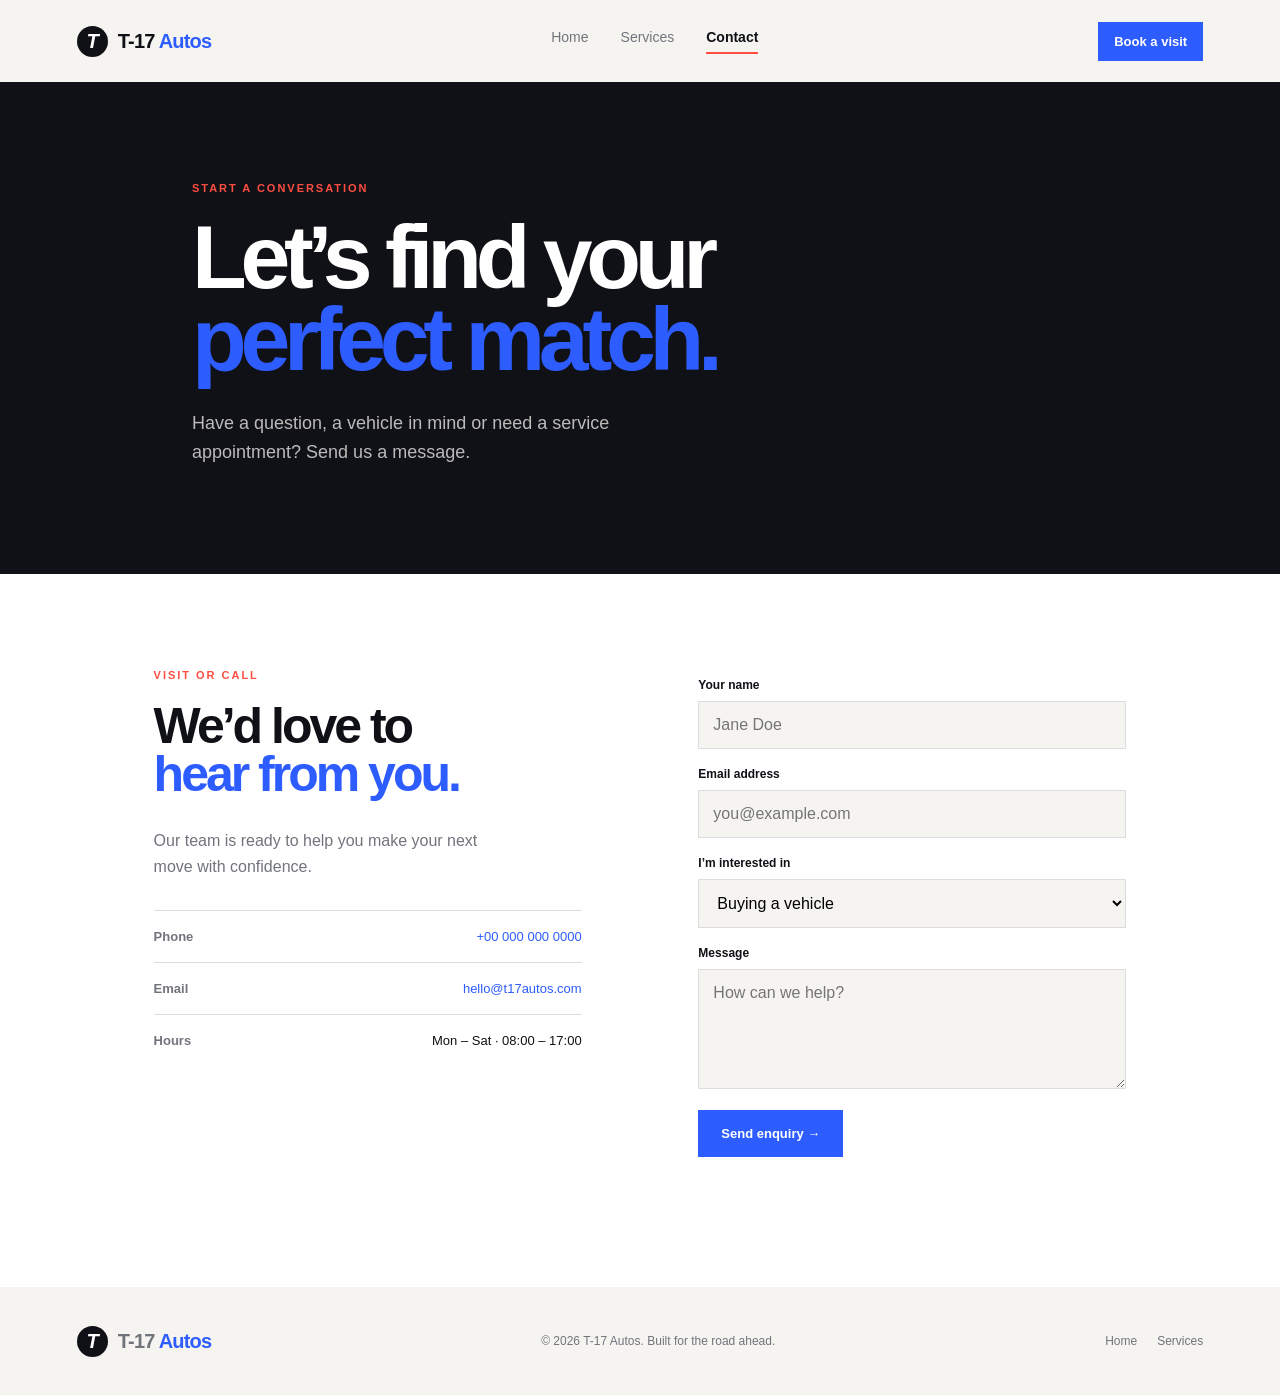
==== contact.html @ b75c5ddd "Create T-17 Autos website pages, styling, and interactions" ====
<!doctype html>
<html lang="en"><head><meta charset="UTF-8"><meta name="viewport" content="width=device-width, initial-scale=1"><title>Contact | T-17 Autos</title><link rel="stylesheet" href="css/styles.css"><script defer src="js/script.js"></script></head><body><header class="site-header"><a class="brand" href="index.html"><span class="brand-mark">T</span><span>T-17 <b>Autos</b></span></a><nav><a href="index.html">Home</a><a href="services.html">Services</a><a class="active" href="contact.html">Contact</a></nav><a class="button button-small" href="contact.html">Book a visit</a></header><main><section class="page-hero"><p class="eyebrow">Start a conversation</p><h1>Let’s find your<br><em>perfect match.</em></h1><p class="lead">Have a question, a vehicle in mind or need a service appointment? Send us a message.</p></section><section class="contact-layout"><div class="contact-details"><p class="eyebrow">Visit or call</p><h2>We’d love to<br><em>hear from you.</em></h2><p>Our team is ready to help you make your next move with confidence.</p><div class="detail"><b>Phone</b><a href="tel:+0000000000">+00 000 000 0000</a></div><div class="detail"><b>Email</b><a href="mailto:hello@t17autos.com">hello@t17autos.com</a></div><div class="detail"><b>Hours</b><span>Mon – Sat · 08:00 – 17:00</span></div></div><form id="contact-form"><label for="name">Your name</label><input id="name" name="name" required placeholder="Jane Doe"><label for="email">Email address</label><input id="email" name="email" type="email" required placeholder="you@example.com"><label for="interest">I’m interested in</label><select id="interest" name="interest"><option>Buying a vehicle</option><option>Servicing my vehicle</option><option>Vehicle sourcing</option><option>Something else</option></select><label for="message">Message</label><textarea id="message" name="message" rows="5" required placeholder="How can we help?"></textarea><button class="button" type="submit">Send enquiry →</button><p class="form-message" aria-live="polite"></p></form></section></main><footer><a class="brand" href="index.html"><span class="brand-mark">T</span><span>T-17 <b>Autos</b></span></a><p>© 2026 T-17 Autos. Built for the road ahead.</p><div><a href="index.html">Home</a><a href="services.html">Services</a></div></footer></body></html>
---- css/styles.css ----
:root{--ink:#101116;--muted:#72747c;--blue:#2d5cff;--red:#ff4d42;--cream:#f5f4f0;--white:#fff}*{box-sizing:border-box}html{scroll-behavior:smooth}body{margin:0;background:var(--cream);color:var(--ink);font-family:Arial,Helvetica,sans-serif}a{text-decoration:none;color:inherit}.site-header{height:82px;display:flex;align-items:center;justify-content:space-between;padding:0 6vw;background:var(--cream)}.brand{display:flex;gap:10px;align-items:center;font-weight:700;letter-spacing:-.04em;font-size:20px}.brand b{color:var(--blue)}.brand-mark{display:grid;place-items:center;background:var(--ink);color:#fff;width:31px;height:31px;border-radius:50%;font-style:italic}nav{display:flex;gap:32px;color:var(--muted);font-size:14px}nav a:hover,nav .active{color:var(--ink)}nav .active{font-weight:bold;border-bottom:2px solid var(--red);padding-bottom:7px}.button{display:inline-block;background:var(--blue);color:#fff;border:0;padding:16px 23px;font-weight:bold;font-size:13px;cursor:pointer;transition:.2s}.button:hover{background:var(--ink);transform:translateY(-2px)}.button-small{padding:12px 16px}.hero{min-height:590px;display:grid;grid-template-columns:1fr 1fr;align-items:center;padding:60px 9vw;background:var(--cream);overflow:hidden}.eyebrow{text-transform:uppercase;letter-spacing:.18em;font-size:11px;color:var(--red);font-weight:bold;margin:0 0 22px}.hero h1,.page-hero h1{font-size:clamp(48px,7vw,92px);line-height:.92;letter-spacing:-.07em;margin:0 0 28px}.hero h1 em,.page-hero h1 em,h2 em{color:var(--blue);font-style:normal}.lead{font-size:18px;line-height:1.6;color:var(--muted);max-width:450px}.hero-actions{display:flex;gap:28px;align-items:center;margin-top:34px}.text-link{font-size:13px;font-weight:bold}.text-link span{color:var(--red);font-size:20px;margin-left:8px}.hero-visual{height:420px;position:relative;background:var(--blue);border-radius:50% 0 50% 50%;transform:rotate(-7deg);margin-left:40px}.car{position:absolute;left:14%;right:8%;top:45%;height:100px;background:var(--ink);border-radius:70% 20% 20% 20%;transform:skew(-12deg)}.car:before{content:'';position:absolute;top:-48px;left:27%;width:43%;height:70px;background:var(--ink);border-radius:80% 20% 0 0}.window{position:absolute;top:-32px;left:34%;width:27%;height:35px;border:2px solid var(--blue);border-radius:60% 10% 0 0}.wheel{position:absolute;bottom:-25px;width:50px;height:50px;border-radius:50%;background:var(--cream);border:13px solid var(--ink)}.left{left:17%}.right{right:12%}.visual-label{position:absolute;right:9%;top:15%;font-size:12px;letter-spacing:.12em;color:#fff;transform:rotate(7deg)}.visual-label b{font-size:20px}.speed-line{position:absolute;height:4px;background:var(--red);width:80px;left:9%;transform:rotate(7deg)}.one{top:25%}.two{top:31%;width:45px}.stats{display:flex;justify-content:space-around;background:var(--ink);color:#fff;padding:34px 8%;text-align:center}.stats div{display:flex;gap:10px;align-items:center}.stats strong{font-size:30px;color:var(--red)}.stats span{font-size:12px;color:#aaa}.section{padding:100px 9%}.section-heading{display:flex;justify-content:space-between;align-items:end;margin-bottom:45px}.section-heading h2,.cta h2,.contact-details h2{font-size:50px;line-height:.95;letter-spacing:-.06em;margin:0}.section-heading>p{max-width:300px;line-height:1.6;color:var(--muted)}.filters{display:flex;gap:25px;border-bottom:1px solid #d7d6d1;margin-bottom:35px}.filter{border:0;background:transparent;padding:12px 0;color:var(--muted);cursor:pointer}.filter.active{color:var(--blue);border-bottom:2px solid var(--blue);font-weight:bold}.vehicle-grid,.service-grid{display:grid;grid-template-columns:repeat(3,1fr);gap:22px}.vehicle-image{height:220px;position:relative;overflow:hidden}.vehicle-image:after{content:'AUTO';position:absolute;font-weight:bold;font-size:75px;color:#fff2;bottom:5px;left:8px;transform:skew(-15deg)}.vehicle-image.blue{background:linear-gradient(135deg,#b4c4ff,var(--blue))}.vehicle-image.silver{background:linear-gradient(135deg,#eee,#8c929d)}.vehicle-image.red{background:linear-gradient(135deg,#ffb4ad,var(--red))}.vehicle-image span{position:absolute;top:16px;left:18px;color:#fff;font-size:11px}.vehicle-image b{position:absolute;right:25px;top:15px;color:#fff;font-size:30px}.vehicle-info{background:#fff;padding:20px}.vehicle-info p{color:var(--muted);font-size:12px;margin:0 0 8px}.vehicle-info h3{margin:0 0 20px;font-size:23px}.vehicle-info a,.service-grid a{font-size:12px;color:var(--blue);font-weight:bold}.cta{padding:95px 9%;background:var(--blue);color:#fff}.cta h2{font-size:68px;margin-bottom:35px}.cta h2 em{color:#fff}.page-hero{padding:100px 15% 90px;background:var(--ink);color:#fff}.page-hero .lead{color:#bbb}.service-grid{padding:90px 9%;background:#fff}.service-grid article{padding:30px 0;border-top:3px solid var(--blue)}.service-grid article:nth-child(2){border-color:var(--red)}.service-number{color:var(--muted);font-size:12px}.service-grid h2{font-size:28px;margin:55px 0 18px}.service-grid p{color:var(--muted);line-height:1.7;min-height:80px}.contact-layout{display:grid;grid-template-columns:1fr 1fr;gap:12%;padding:95px 12%;background:#fff}.contact-details>p:not(.eyebrow){color:var(--muted);line-height:1.6;max-width:350px;margin:30px 0}.detail{border-top:1px solid #ddd;padding:18px 0;display:flex;justify-content:space-between;font-size:13px}.detail b{color:var(--muted)}.detail a{color:var(--blue)}form{display:flex;flex-direction:column;gap:9px}label{font-size:12px;font-weight:bold;margin-top:9px}input,select,textarea{border:1px solid #ddd;padding:14px;font:inherit;background:var(--cream)}textarea{resize:vertical}form .button{align-self:start;margin-top:12px}.form-message{color:var(--blue);font-size:13px}footer{display:flex;align-items:center;justify-content:space-between;padding:35px 6vw;font-size:12px;color:var(--muted)}footer div{display:flex;gap:20px}footer a:hover{color:var(--blue)}@media(max-width:700px){.site-header{padding:0 5vw;height:auto;min-height:75px;flex-wrap:wrap;gap:15px}nav{order:3;width:100%;justify-content:space-between;padding-bottom:14px}.site-header .button{display:none}.hero{display:block;padding:70px 7vw}.hero-visual{margin:60px 0 0;height:300px}.stats{padding:25px 4%;gap:12px}.stats div{display:block}.stats strong{display:block}.section,.contact-layout{padding:65px 7%}.section-heading{display:block}.section-heading>p{margin-top:25px}.vehicle-grid,.service-grid,.contact-layout{grid-template-columns:1fr}.cta{padding:65px 7%}.cta h2{font-size:52px}.page-hero{padding:75px 7%}footer{display:block;padding:30px 7%}footer p{margin:25px 0}}
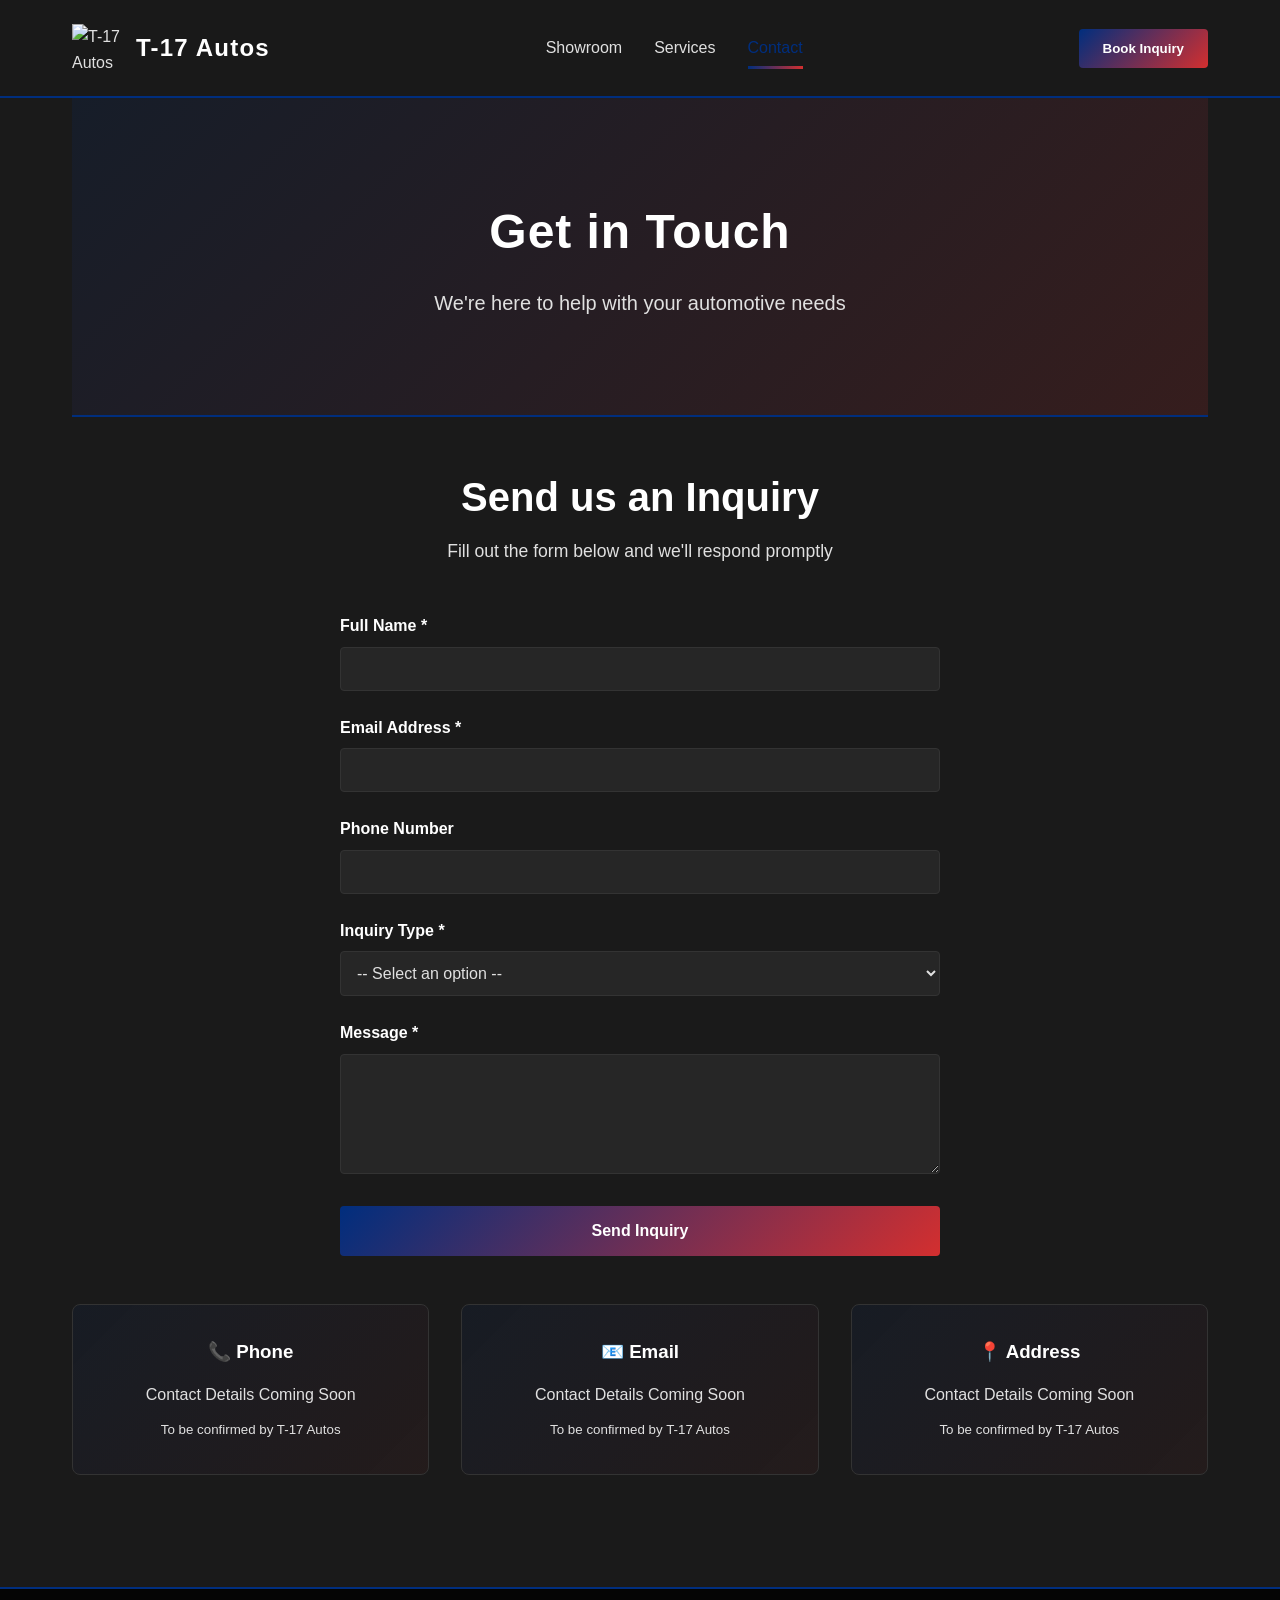
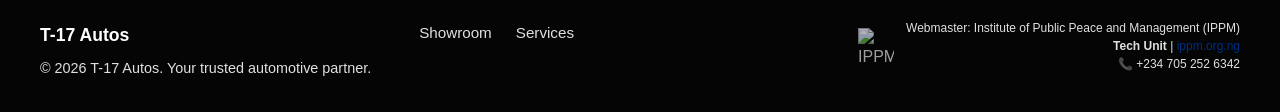
==== commit d9f3da71: "Professional T-17 Autos website with brand identity, filtering system, and IPPM footer" ====
--- a/contact.html
+++ b/contact.html
@@ -1,2 +1,235 @@
-<!doctype html>
-<html lang="en"><head><meta charset="UTF-8"><meta name="viewport" content="width=device-width, initial-scale=1"><title>Contact | T-17 Autos</title><link rel="stylesheet" href="css/styles.css"><script defer src="js/script.js"></script></head><body><header class="site-header"><a class="brand" href="index.html"><span class="brand-mark">T</span><span>T-17 <b>Autos</b></span></a><nav><a href="index.html">Home</a><a href="services.html">Services</a><a class="active" href="contact.html">Contact</a></nav><a class="button button-small" href="contact.html">Book a visit</a></header><main><section class="page-hero"><p class="eyebrow">Start a conversation</p><h1>Let’s find your<br><em>perfect match.</em></h1><p class="lead">Have a question, a vehicle in mind or need a service appointment? Send us a message.</p></section><section class="contact-layout"><div class="contact-details"><p class="eyebrow">Visit or call</p><h2>We’d love to<br><em>hear from you.</em></h2><p>Our team is ready to help you make your next move with confidence.</p><div class="detail"><b>Phone</b><a href="tel:+0000000000">+00 000 000 0000</a></div><div class="detail"><b>Email</b><a href="mailto:hello@t17autos.com">hello@t17autos.com</a></div><div class="detail"><b>Hours</b><span>Mon – Sat · 08:00 – 17:00</span></div></div><form id="contact-form"><label for="name">Your name</label><input id="name" name="name" required placeholder="Jane Doe"><label for="email">Email address</label><input id="email" name="email" type="email" required placeholder="you@example.com"><label for="interest">I’m interested in</label><select id="interest" name="interest"><option>Buying a vehicle</option><option>Servicing my vehicle</option><option>Vehicle sourcing</option><option>Something else</option></select><label for="message">Message</label><textarea id="message" name="message" rows="5" required placeholder="How can we help?"></textarea><button class="button" type="submit">Send enquiry →</button><p class="form-message" aria-live="polite"></p></form></section></main><footer><a class="brand" href="index.html"><span class="brand-mark">T</span><span>T-17 <b>Autos</b></span></a><p>© 2026 T-17 Autos. Built for the road ahead.</p><div><a href="index.html">Home</a><a href="services.html">Services</a></div></footer></body></html>
+<!DOCTYPE html>
+<html lang="en">
+<head>
+  <meta charset="UTF-8">
+  <meta name="viewport" content="width=device-width, initial-scale=1.0">
+  <meta name="description" content="Contact T-17 Autos - Get in touch for inquiries and bookings.">
+  <title>Contact Us | T-17 Autos</title>
+  <link rel="icon" type="image/png" href="images/logo/t17-logo.png">
+  <link rel="stylesheet" href="css/styles.css">
+  <style>
+    .form-section {
+      padding: 3rem 0;
+    }
+
+    .form-container {
+      max-width: 600px;
+      margin: 0 auto;
+    }
+
+    .form-group {
+      margin-bottom: 1.5rem;
+    }
+
+    .form-group label {
+      display: block;
+      color: var(--primary-color);
+      font-weight: 600;
+      margin-bottom: 0.5rem;
+    }
+
+    .form-group input,
+    .form-group textarea,
+    .form-group select {
+      width: 100%;
+      padding: 0.75rem;
+      background-color: rgba(255, 255, 255, 0.05);
+      border: 1px solid var(--border-color);
+      color: var(--text-light);
+      border-radius: 4px;
+      font-family: inherit;
+      font-size: 1rem;
+      transition: all 0.3s ease;
+    }
+
+    .form-group input:focus,
+    .form-group textarea:focus,
+    .form-group select:focus {
+      outline: none;
+      border-color: var(--accent-color);
+      box-shadow: 0 0 0 3px rgba(0, 46, 126, 0.1);
+      background-color: rgba(255, 255, 255, 0.1);
+    }
+
+    .form-group textarea {
+      resize: vertical;
+      min-height: 120px;
+    }
+
+    .submit-btn {
+      width: 100%;
+      background: linear-gradient(135deg, var(--accent-color), var(--danger-color));
+      color: var(--primary-color);
+      border: none;
+      padding: 1rem;
+      border-radius: 4px;
+      font-weight: 700;
+      font-size: 1rem;
+      cursor: pointer;
+      transition: all 0.3s ease;
+    }
+
+    .submit-btn:hover {
+      transform: translateY(-2px);
+      box-shadow: 0 8px 16px rgba(0, 46, 126, 0.3);
+    }
+
+    .contact-info-grid {
+      display: grid;
+      grid-template-columns: repeat(auto-fit, minmax(250px, 1fr));
+      gap: 2rem;
+      margin-top: 3rem;
+    }
+
+    .contact-info-card {
+      background: linear-gradient(135deg, rgba(0, 46, 126, 0.1), rgba(211, 47, 47, 0.05));
+      border: 1px solid var(--border-color);
+      padding: 2rem;
+      border-radius: 8px;
+      text-align: center;
+    }
+
+    .contact-info-card h3 {
+      color: var(--primary-color);
+      margin-bottom: 1rem;
+    }
+
+    .contact-info-card p {
+      color: var(--text-light);
+      margin-bottom: 0.5rem;
+    }
+
+    .contact-info-card a {
+      color: var(--accent-color);
+      text-decoration: none;
+    }
+  </style>
+</head>
+<body>
+  <!-- Navigation Header -->
+  <header class="site-header">
+    <div class="header-container">
+      <div class="logo-section">
+        <img src="images/logo/t17-logo.png" alt="T-17 Autos Logo" class="brand-logo">
+        <h1 class="brand-name">T-17 Autos</h1>
+      </div>
+      <nav class="main-nav">
+        <a href="index.html#showroom" class="nav-link">Showroom</a>
+        <a href="services.html" class="nav-link">Services</a>
+        <a href="contact.html" class="nav-link active">Contact</a>
+      </nav>
+      <button class="cta-button" onclick="document.location.href='contact.html#inquiry';">Book Inquiry</button>
+    </div>
+  </header>
+
+  <!-- Main Content -->
+  <main>
+    <!-- Hero Section -->
+    <section class="hero">
+      <div class="hero-content">
+        <h2 class="hero-title">Get in Touch</h2>
+        <p class="hero-subtitle">We're here to help with your automotive needs</p>
+      </div>
+    </section>
+
+    <!-- Contact Form Section -->
+    <section class="form-section">
+      <div class="section-container">
+        <h2 class="section-title">Send us an Inquiry</h2>
+        <p class="section-subtitle">Fill out the form below and we'll respond promptly</p>
+        
+        <div class="form-container">
+          <form id="inquiry-form">
+            <div class="form-group">
+              <label for="name">Full Name *</label>
+              <input type="text" id="name" name="name" required>
+            </div>
+
+            <div class="form-group">
+              <label for="email">Email Address *</label>
+              <input type="email" id="email" name="email" required>
+            </div>
+
+            <div class="form-group">
+              <label for="phone">Phone Number</label>
+              <input type="tel" id="phone" name="phone">
+            </div>
+
+            <div class="form-group">
+              <label for="inquiry-type">Inquiry Type *</label>
+              <select id="inquiry-type" name="inquiry-type" required>
+                <option value="">-- Select an option --</option>
+                <option value="vehicle-inquiry">Vehicle Inquiry</option>
+                <option value="service-booking">Service Booking</option>
+                <option value="general">General Inquiry</option>
+              </select>
+            </div>
+
+            <div class="form-group">
+              <label for="message">Message *</label>
+              <textarea id="message" name="message" required></textarea>
+            </div>
+
+            <button type="submit" class="submit-btn">Send Inquiry</button>
+          </form>
+        </div>
+
+        <!-- Contact Information -->
+        <div class="contact-info-grid">
+          <div class="contact-info-card">
+            <h3>📞 Phone</h3>
+            <p>Contact Details Coming Soon</p>
+            <small>To be confirmed by T-17 Autos</small>
+          </div>
+          <div class="contact-info-card">
+            <h3>📧 Email</h3>
+            <p>Contact Details Coming Soon</p>
+            <small>To be confirmed by T-17 Autos</small>
+          </div>
+          <div class="contact-info-card">
+            <h3>📍 Address</h3>
+            <p>Contact Details Coming Soon</p>
+            <small>To be confirmed by T-17 Autos</small>
+          </div>
+        </div>
+      </div>
+    </section>
+  </main>
+
+  <!-- Footer -->
+  <footer class="site-footer">
+    <div class="footer-container">
+      <div class="footer-content">
+        <div class="t17-info">
+          <h3>T-17 Autos</h3>
+          <p>© 2026 T-17 Autos. Your trusted automotive partner.</p>
+        </div>
+        <div class="footer-links">
+          <a href="index.html">Showroom</a>
+          <a href="services.html">Services</a>
+        </div>
+      </div>
+      <div class="footer-webmaster">
+        <div class="webmaster-logo">
+          <img src="images/logo/ippm-crest.png" alt="IPPM Logo" class="ippm-logo">
+        </div>
+        <div class="webmaster-text">
+          <small>Webmaster: Institute of Public Peace and Management (IPPM)</small>
+          <small><strong>Tech Unit</strong> | <a href="https://ippm.org.ng" target="_blank">ippm.org.ng</a></small>
+          <small>📞 +234 705 252 6342</small>
+        </div>
+      </div>
+    </div>
+  </footer>
+
+  <script>
+    // Simple form handling
+    document.getElementById('inquiry-form').addEventListener('submit', function(e) {
+      e.preventDefault();
+      alert('Thank you for your inquiry! We will get back to you soon.');
+      this.reset();
+    });
+  </script>
+  <script src="js/script.js"></script>
+</body>
+</html>
--- a/css/styles.css
+++ b/css/styles.css
@@ -1 +1,450 @@
-:root{--ink:#101116;--muted:#72747c;--blue:#2d5cff;--red:#ff4d42;--cream:#f5f4f0;--white:#fff}*{box-sizing:border-box}html{scroll-behavior:smooth}body{margin:0;background:var(--cream);color:var(--ink);font-family:Arial,Helvetica,sans-serif}a{text-decoration:none;color:inherit}.site-header{height:82px;display:flex;align-items:center;justify-content:space-between;padding:0 6vw;background:var(--cream)}.brand{display:flex;gap:10px;align-items:center;font-weight:700;letter-spacing:-.04em;font-size:20px}.brand b{color:var(--blue)}.brand-mark{display:grid;place-items:center;background:var(--ink);color:#fff;width:31px;height:31px;border-radius:50%;font-style:italic}nav{display:flex;gap:32px;color:var(--muted);font-size:14px}nav a:hover,nav .active{color:var(--ink)}nav .active{font-weight:bold;border-bottom:2px solid var(--red);padding-bottom:7px}.button{display:inline-block;background:var(--blue);color:#fff;border:0;padding:16px 23px;font-weight:bold;font-size:13px;cursor:pointer;transition:.2s}.button:hover{background:var(--ink);transform:translateY(-2px)}.button-small{padding:12px 16px}.hero{min-height:590px;display:grid;grid-template-columns:1fr 1fr;align-items:center;padding:60px 9vw;background:var(--cream);overflow:hidden}.eyebrow{text-transform:uppercase;letter-spacing:.18em;font-size:11px;color:var(--red);font-weight:bold;margin:0 0 22px}.hero h1,.page-hero h1{font-size:clamp(48px,7vw,92px);line-height:.92;letter-spacing:-.07em;margin:0 0 28px}.hero h1 em,.page-hero h1 em,h2 em{color:var(--blue);font-style:normal}.lead{font-size:18px;line-height:1.6;color:var(--muted);max-width:450px}.hero-actions{display:flex;gap:28px;align-items:center;margin-top:34px}.text-link{font-size:13px;font-weight:bold}.text-link span{color:var(--red);font-size:20px;margin-left:8px}.hero-visual{height:420px;position:relative;background:var(--blue);border-radius:50% 0 50% 50%;transform:rotate(-7deg);margin-left:40px}.car{position:absolute;left:14%;right:8%;top:45%;height:100px;background:var(--ink);border-radius:70% 20% 20% 20%;transform:skew(-12deg)}.car:before{content:'';position:absolute;top:-48px;left:27%;width:43%;height:70px;background:var(--ink);border-radius:80% 20% 0 0}.window{position:absolute;top:-32px;left:34%;width:27%;height:35px;border:2px solid var(--blue);border-radius:60% 10% 0 0}.wheel{position:absolute;bottom:-25px;width:50px;height:50px;border-radius:50%;background:var(--cream);border:13px solid var(--ink)}.left{left:17%}.right{right:12%}.visual-label{position:absolute;right:9%;top:15%;font-size:12px;letter-spacing:.12em;color:#fff;transform:rotate(7deg)}.visual-label b{font-size:20px}.speed-line{position:absolute;height:4px;background:var(--red);width:80px;left:9%;transform:rotate(7deg)}.one{top:25%}.two{top:31%;width:45px}.stats{display:flex;justify-content:space-around;background:var(--ink);color:#fff;padding:34px 8%;text-align:center}.stats div{display:flex;gap:10px;align-items:center}.stats strong{font-size:30px;color:var(--red)}.stats span{font-size:12px;color:#aaa}.section{padding:100px 9%}.section-heading{display:flex;justify-content:space-between;align-items:end;margin-bottom:45px}.section-heading h2,.cta h2,.contact-details h2{font-size:50px;line-height:.95;letter-spacing:-.06em;margin:0}.section-heading>p{max-width:300px;line-height:1.6;color:var(--muted)}.filters{display:flex;gap:25px;border-bottom:1px solid #d7d6d1;margin-bottom:35px}.filter{border:0;background:transparent;padding:12px 0;color:var(--muted);cursor:pointer}.filter.active{color:var(--blue);border-bottom:2px solid var(--blue);font-weight:bold}.vehicle-grid,.service-grid{display:grid;grid-template-columns:repeat(3,1fr);gap:22px}.vehicle-image{height:220px;position:relative;overflow:hidden}.vehicle-image:after{content:'AUTO';position:absolute;font-weight:bold;font-size:75px;color:#fff2;bottom:5px;left:8px;transform:skew(-15deg)}.vehicle-image.blue{background:linear-gradient(135deg,#b4c4ff,var(--blue))}.vehicle-image.silver{background:linear-gradient(135deg,#eee,#8c929d)}.vehicle-image.red{background:linear-gradient(135deg,#ffb4ad,var(--red))}.vehicle-image span{position:absolute;top:16px;left:18px;color:#fff;font-size:11px}.vehicle-image b{position:absolute;right:25px;top:15px;color:#fff;font-size:30px}.vehicle-info{background:#fff;padding:20px}.vehicle-info p{color:var(--muted);font-size:12px;margin:0 0 8px}.vehicle-info h3{margin:0 0 20px;font-size:23px}.vehicle-info a,.service-grid a{font-size:12px;color:var(--blue);font-weight:bold}.cta{padding:95px 9%;background:var(--blue);color:#fff}.cta h2{font-size:68px;margin-bottom:35px}.cta h2 em{color:#fff}.page-hero{padding:100px 15% 90px;background:var(--ink);color:#fff}.page-hero .lead{color:#bbb}.service-grid{padding:90px 9%;background:#fff}.service-grid article{padding:30px 0;border-top:3px solid var(--blue)}.service-grid article:nth-child(2){border-color:var(--red)}.service-number{color:var(--muted);font-size:12px}.service-grid h2{font-size:28px;margin:55px 0 18px}.service-grid p{color:var(--muted);line-height:1.7;min-height:80px}.contact-layout{display:grid;grid-template-columns:1fr 1fr;gap:12%;padding:95px 12%;background:#fff}.contact-details>p:not(.eyebrow){color:var(--muted);line-height:1.6;max-width:350px;margin:30px 0}.detail{border-top:1px solid #ddd;padding:18px 0;display:flex;justify-content:space-between;font-size:13px}.detail b{color:var(--muted)}.detail a{color:var(--blue)}form{display:flex;flex-direction:column;gap:9px}label{font-size:12px;font-weight:bold;margin-top:9px}input,select,textarea{border:1px solid #ddd;padding:14px;font:inherit;background:var(--cream)}textarea{resize:vertical}form .button{align-self:start;margin-top:12px}.form-message{color:var(--blue);font-size:13px}footer{display:flex;align-items:center;justify-content:space-between;padding:35px 6vw;font-size:12px;color:var(--muted)}footer div{display:flex;gap:20px}footer a:hover{color:var(--blue)}@media(max-width:700px){.site-header{padding:0 5vw;height:auto;min-height:75px;flex-wrap:wrap;gap:15px}nav{order:3;width:100%;justify-content:space-between;padding-bottom:14px}.site-header .button{display:none}.hero{display:block;padding:70px 7vw}.hero-visual{margin:60px 0 0;height:300px}.stats{padding:25px 4%;gap:12px}.stats div{display:block}.stats strong{display:block}.section,.contact-layout{padding:65px 7%}.section-heading{display:block}.section-heading>p{margin-top:25px}.vehicle-grid,.service-grid,.contact-layout{grid-template-columns:1fr}.cta{padding:65px 7%}.cta h2{font-size:52px}.page-hero{padding:75px 7%}footer{display:block;padding:30px 7%}footer p{margin:25px 0}}
+/* T-17 Autos Professional Styling */
+
+/* Brand Colors */
+:root {
+  --primary-color: #FFFFFF;        /* White */
+  --accent-color: #002E7E;         /* Blue */
+  --danger-color: #D32F2F;         /* Red */
+  --bg-color: #1A1A1A;             /* Velvet Black */
+  --text-light: #E0E0E0;           /* Light text */
+  --text-dark: #121212;            /* Dark text */
+  --border-color: #333333;         /* Border color */
+  --spacing-unit: 1rem;
+}
+
+/* Reset & Base Styles */
+* {
+  margin: 0;
+  padding: 0;
+  box-sizing: border-box;
+}
+
+html {
+  scroll-behavior: smooth;
+}
+
+body {
+  font-family: -apple-system, BlinkMacSystemFont, 'Segoe UI', Roboto, 'Helvetica Neue', Arial, sans-serif;
+  background-color: var(--bg-color);
+  color: var(--text-light);
+  line-height: 1.6;
+}
+
+/* Header Navigation */
+.site-header {
+  background-color: rgba(26, 26, 26, 0.95);
+  border-bottom: 2px solid var(--accent-color);
+  position: sticky;
+  top: 0;
+  z-index: 1000;
+  backdrop-filter: blur(10px);
+}
+
+.header-container {
+  max-width: 1200px;
+  margin: 0 auto;
+  padding: 1.5rem 2rem;
+  display: flex;
+  justify-content: space-between;
+  align-items: center;
+  flex-wrap: wrap;
+  gap: 2rem;
+}
+
+.logo-section {
+  display: flex;
+  align-items: center;
+  gap: 1rem;
+}
+
+.brand-logo {
+  width: 48px;
+  height: 48px;
+  object-fit: contain;
+}
+
+.brand-name {
+  font-size: 1.5rem;
+  font-weight: 700;
+  color: var(--primary-color);
+  letter-spacing: 0.05em;
+}
+
+.main-nav {
+  display: flex;
+  gap: 2rem;
+}
+
+.nav-link {
+  color: var(--text-light);
+  text-decoration: none;
+  font-weight: 500;
+  transition: all 0.3s ease;
+  position: relative;
+}
+
+.nav-link:hover,
+.nav-link.active {
+  color: var(--accent-color);
+}
+
+.nav-link.active::after {
+  content: '';
+  position: absolute;
+  bottom: -8px;
+  left: 0;
+  right: 0;
+  height: 3px;
+  background: linear-gradient(90deg, var(--accent-color), var(--danger-color));
+}
+
+.cta-button {
+  background: linear-gradient(135deg, var(--accent-color), var(--danger-color));
+  color: var(--primary-color);
+  border: none;
+  padding: 0.75rem 1.5rem;
+  border-radius: 4px;
+  font-weight: 600;
+  cursor: pointer;
+  transition: all 0.3s ease;
+  white-space: nowrap;
+}
+
+.cta-button:hover {
+  transform: translateY(-2px);
+  box-shadow: 0 8px 16px rgba(0, 46, 126, 0.3);
+}
+
+/* Hero Section */
+.hero {
+  background: linear-gradient(135deg, rgba(0, 46, 126, 0.15), rgba(211, 47, 47, 0.15));
+  border-bottom: 2px solid var(--accent-color);
+  padding: 6rem 2rem;
+  text-align: center;
+}
+
+.hero-content {
+  max-width: 1200px;
+  margin: 0 auto;
+}
+
+.hero-title {
+  font-size: 3rem;
+  font-weight: 700;
+  color: var(--primary-color);
+  margin-bottom: 1rem;
+  letter-spacing: 0.02em;
+}
+
+.hero-subtitle {
+  font-size: 1.25rem;
+  color: var(--text-light);
+  max-width: 600px;
+  margin: 0 auto;
+}
+
+/* Main Container */
+main {
+  max-width: 1200px;
+  margin: 0 auto;
+  padding: 0 2rem;
+}
+
+/* Section Styles */
+.showroom {
+  padding: 4rem 0;
+}
+
+.section-container {
+  width: 100%;
+}
+
+.section-title {
+  font-size: 2.5rem;
+  font-weight: 700;
+  color: var(--primary-color);
+  margin-bottom: 0.5rem;
+  text-align: center;
+}
+
+.section-subtitle {
+  font-size: 1.1rem;
+  color: var(--text-light);
+  text-align: center;
+  margin-bottom: 3rem;
+}
+
+/* Filter Controls */
+.filter-controls {
+  display: flex;
+  justify-content: center;
+  gap: 1rem;
+  margin-bottom: 3rem;
+  flex-wrap: wrap;
+}
+
+.filter-btn {
+  background-color: transparent;
+  color: var(--text-light);
+  border: 2px solid var(--border-color);
+  padding: 0.75rem 1.5rem;
+  border-radius: 4px;
+  cursor: pointer;
+  font-weight: 600;
+  transition: all 0.3s ease;
+}
+
+.filter-btn:hover {
+  border-color: var(--accent-color);
+  color: var(--accent-color);
+}
+
+.filter-btn.active {
+  background: linear-gradient(135deg, var(--accent-color), var(--danger-color));
+  border-color: transparent;
+  color: var(--primary-color);
+}
+
+/* Vehicle Grid */
+.vehicle-grid {
+  display: grid;
+  grid-template-columns: repeat(auto-fill, minmax(300px, 1fr));
+  gap: 2rem;
+  margin-bottom: 2rem;
+}
+
+.vehicle-card {
+  background: linear-gradient(135deg, rgba(0, 46, 126, 0.1), rgba(211, 47, 47, 0.05));
+  border: 1px solid var(--border-color);
+  border-radius: 8px;
+  overflow: hidden;
+  transition: all 0.3s ease;
+  display: flex;
+  flex-direction: column;
+}
+
+.vehicle-card:hover {
+  transform: translateY(-8px);
+  border-color: var(--accent-color);
+  box-shadow: 0 12px 32px rgba(0, 46, 126, 0.2);
+}
+
+.vehicle-image {
+  background: linear-gradient(135deg, var(--accent-color), rgba(211, 47, 47, 0.5));
+  color: var(--primary-color);
+  padding: 3rem;
+  text-align: center;
+  font-size: 3rem;
+  font-weight: 700;
+  min-height: 200px;
+  display: flex;
+  align-items: center;
+  justify-content: center;
+}
+
+.vehicle-card h3 {
+  font-size: 1.3rem;
+  margin: 1.5rem 1.5rem 0.5rem;
+  color: var(--primary-color);
+}
+
+.vehicle-brand {
+  font-size: 0.9rem;
+  color: var(--accent-color);
+  font-weight: 600;
+  margin: 0.5rem 1.5rem;
+}
+
+.vehicle-price {
+  font-size: 1.5rem;
+  font-weight: 700;
+  color: var(--danger-color);
+  margin: 0.5rem 1.5rem;
+}
+
+.vehicle-desc {
+  color: var(--text-light);
+  margin: 0 1.5rem 1.5rem;
+  flex-grow: 1;
+  font-size: 0.95rem;
+}
+
+.vehicle-btn {
+  background: linear-gradient(90deg, var(--accent-color), var(--danger-color));
+  color: var(--primary-color);
+  border: none;
+  padding: 0.75rem 1.5rem;
+  margin: 0 1.5rem 1.5rem;
+  border-radius: 4px;
+  font-weight: 600;
+  cursor: pointer;
+  transition: all 0.3s ease;
+}
+
+.vehicle-btn:hover {
+  transform: scale(1.05);
+  box-shadow: 0 6px 12px rgba(211, 47, 47, 0.3);
+}
+
+.vehicle-card.hidden {
+  display: none;
+}
+
+/* Footer */
+.site-footer {
+  background-color: rgba(0, 0, 0, 0.8);
+  border-top: 2px solid var(--accent-color);
+  margin-top: 4rem;
+  padding: 2rem;
+}
+
+.footer-container {
+  max-width: 1200px;
+  margin: 0 auto;
+  display: flex;
+  justify-content: space-between;
+  align-items: flex-start;
+  gap: 2rem;
+  flex-wrap: wrap;
+}
+
+.footer-content {
+  display: flex;
+  gap: 3rem;
+  flex-wrap: wrap;
+}
+
+.t17-info h3 {
+  color: var(--primary-color);
+  margin-bottom: 0.5rem;
+  font-size: 1.1rem;
+}
+
+.t17-info p {
+  font-size: 0.9rem;
+  color: var(--text-light);
+}
+
+.footer-links {
+  display: flex;
+  gap: 1.5rem;
+}
+
+.footer-links a {
+  color: var(--text-light);
+  text-decoration: none;
+  font-size: 0.95rem;
+  transition: color 0.3s ease;
+}
+
+.footer-links a:hover {
+  color: var(--accent-color);
+}
+
+/* Webmaster Section (Minimal Footer) */
+.footer-webmaster {
+  display: flex;
+  align-items: center;
+  gap: 0.75rem;
+  text-align: right;
+}
+
+.webmaster-logo {
+  display: flex;
+}
+
+.ippm-logo {
+  width: 36px;
+  height: 36px;
+  object-fit: contain;
+  opacity: 0.7;
+  transition: opacity 0.3s ease;
+}
+
+.ippm-logo:hover {
+  opacity: 1;
+}
+
+.webmaster-text {
+  display: flex;
+  flex-direction: column;
+  gap: 0.25rem;
+}
+
+.webmaster-text small {
+  font-size: 0.75rem;
+  color: var(--text-light);
+  line-height: 1.2;
+}
+
+.webmaster-text a {
+  color: var(--accent-color);
+  text-decoration: none;
+  transition: color 0.3s ease;
+}
+
+.webmaster-text a:hover {
+  color: var(--danger-color);
+}
+
+/* Responsive Design */
+@media (max-width: 768px) {
+  .header-container {
+    gap: 1rem;
+    padding: 1rem 1.5rem;
+  }
+
+  .main-nav {
+    gap: 1rem;
+    font-size: 0.9rem;
+  }
+
+  .hero-title {
+    font-size: 2rem;
+  }
+
+  .vehicle-grid {
+    grid-template-columns: 1fr;
+  }
+
+  .filter-controls {
+    gap: 0.5rem;
+  }
+
+  .filter-btn {
+    padding: 0.6rem 1rem;
+    font-size: 0.9rem;
+  }
+
+  .footer-container {
+    flex-direction: column;
+    text-align: center;
+  }
+
+  .footer-webmaster {
+    justify-content: center;
+  }
+}
+
+@media (max-width: 480px) {
+  .brand-name {
+    font-size: 1.2rem;
+  }
+
+  .hero-title {
+    font-size: 1.5rem;
+  }
+
+  .hero-subtitle {
+    font-size: 1rem;
+  }
+
+  .section-title {
+    font-size: 1.8rem;
+  }
+
+  .vehicle-image {
+    font-size: 2rem;
+    padding: 2rem;
+  }
+}
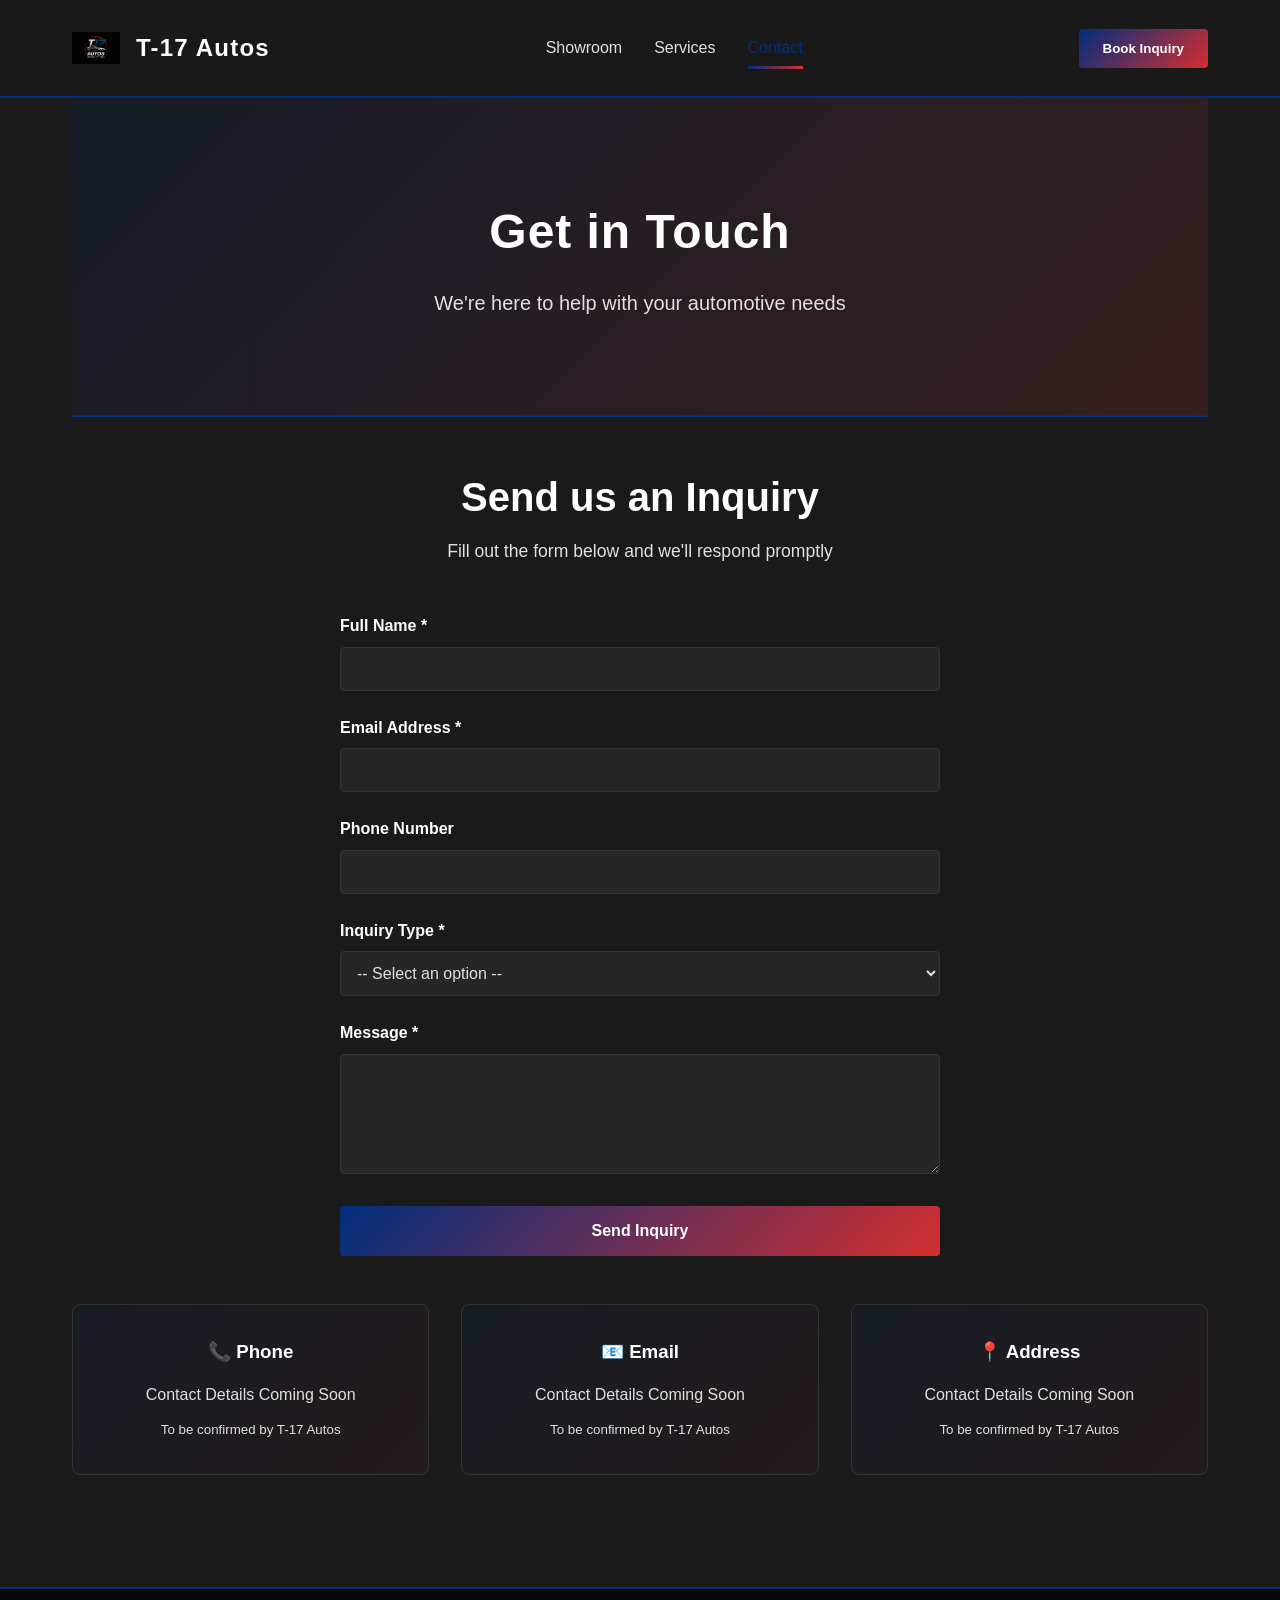
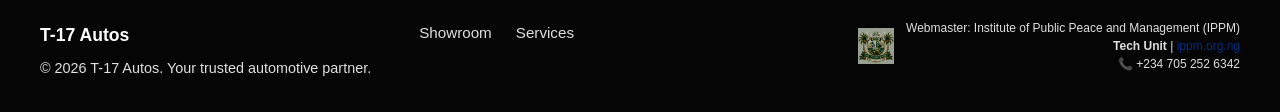
==== commit c4db5ecf: "Fix favicon: Change path from images/logo/ to root directory (t17-logo.jpg)" ====
--- a/contact.html
+++ b/contact.html
@@ -5,7 +5,7 @@
   <meta name="viewport" content="width=device-width, initial-scale=1.0">
   <meta name="description" content="Contact T-17 Autos - Get in touch for inquiries and bookings.">
   <title>Contact Us | T-17 Autos</title>
-  <link rel="icon" type="image/png" href="images/logo/t17-logo.png">
+  <link rel="icon" type="image/png" href="t17-logo.jpg">
   <link rel="stylesheet" href="css/styles.css">
   <style>
     .form-section {
@@ -110,7 +110,7 @@
   <header class="site-header">
     <div class="header-container">
       <div class="logo-section">
-        <img src="images/logo/t17-logo.png" alt="T-17 Autos Logo" class="brand-logo">
+        <img src="t17-logo.jpg" alt="T-17 Autos Logo" class="brand-logo">
         <h1 class="brand-name">T-17 Autos</h1>
       </div>
       <nav class="main-nav">
@@ -211,7 +211,7 @@
       </div>
       <div class="footer-webmaster">
         <div class="webmaster-logo">
-          <img src="images/logo/ippm-crest.png" alt="IPPM Logo" class="ippm-logo">
+          <img src="ippm-crest.png" alt="IPPM Logo" class="ippm-logo">
         </div>
         <div class="webmaster-text">
           <small>Webmaster: Institute of Public Peace and Management (IPPM)</small>
